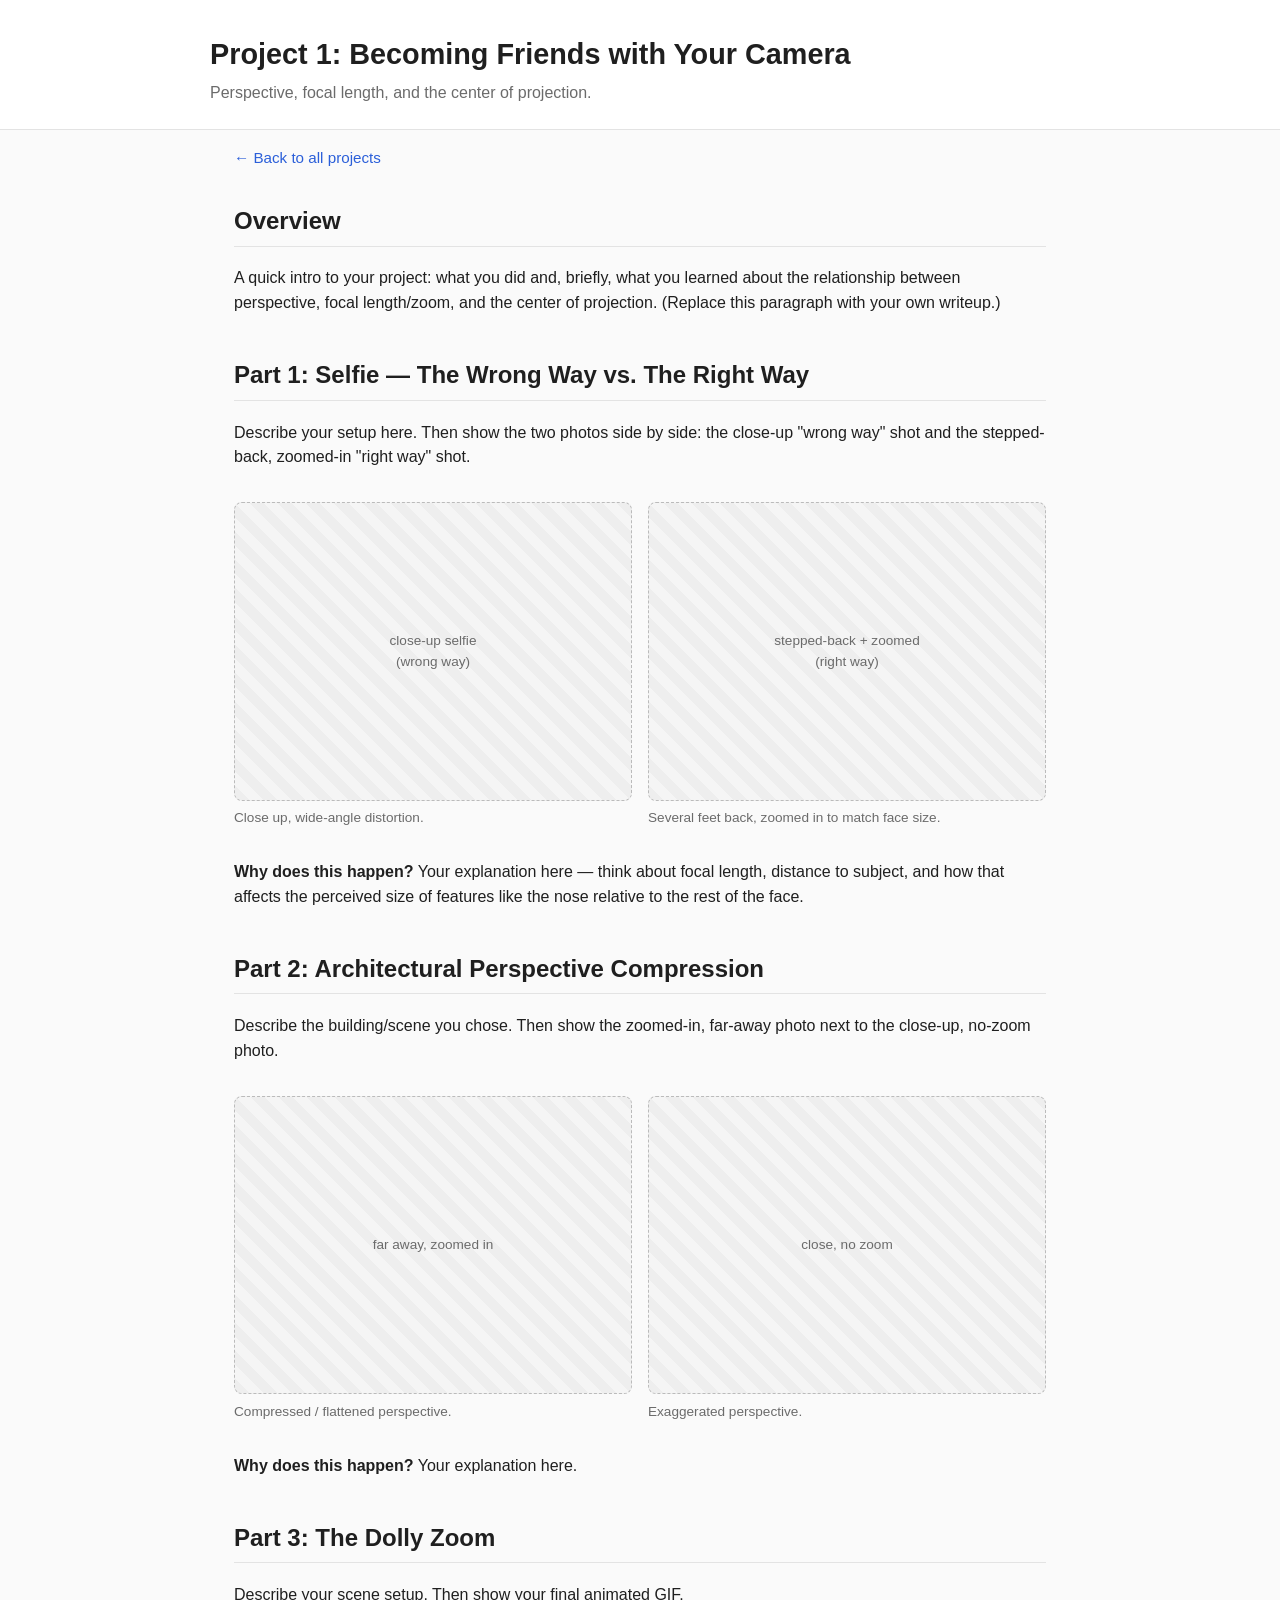
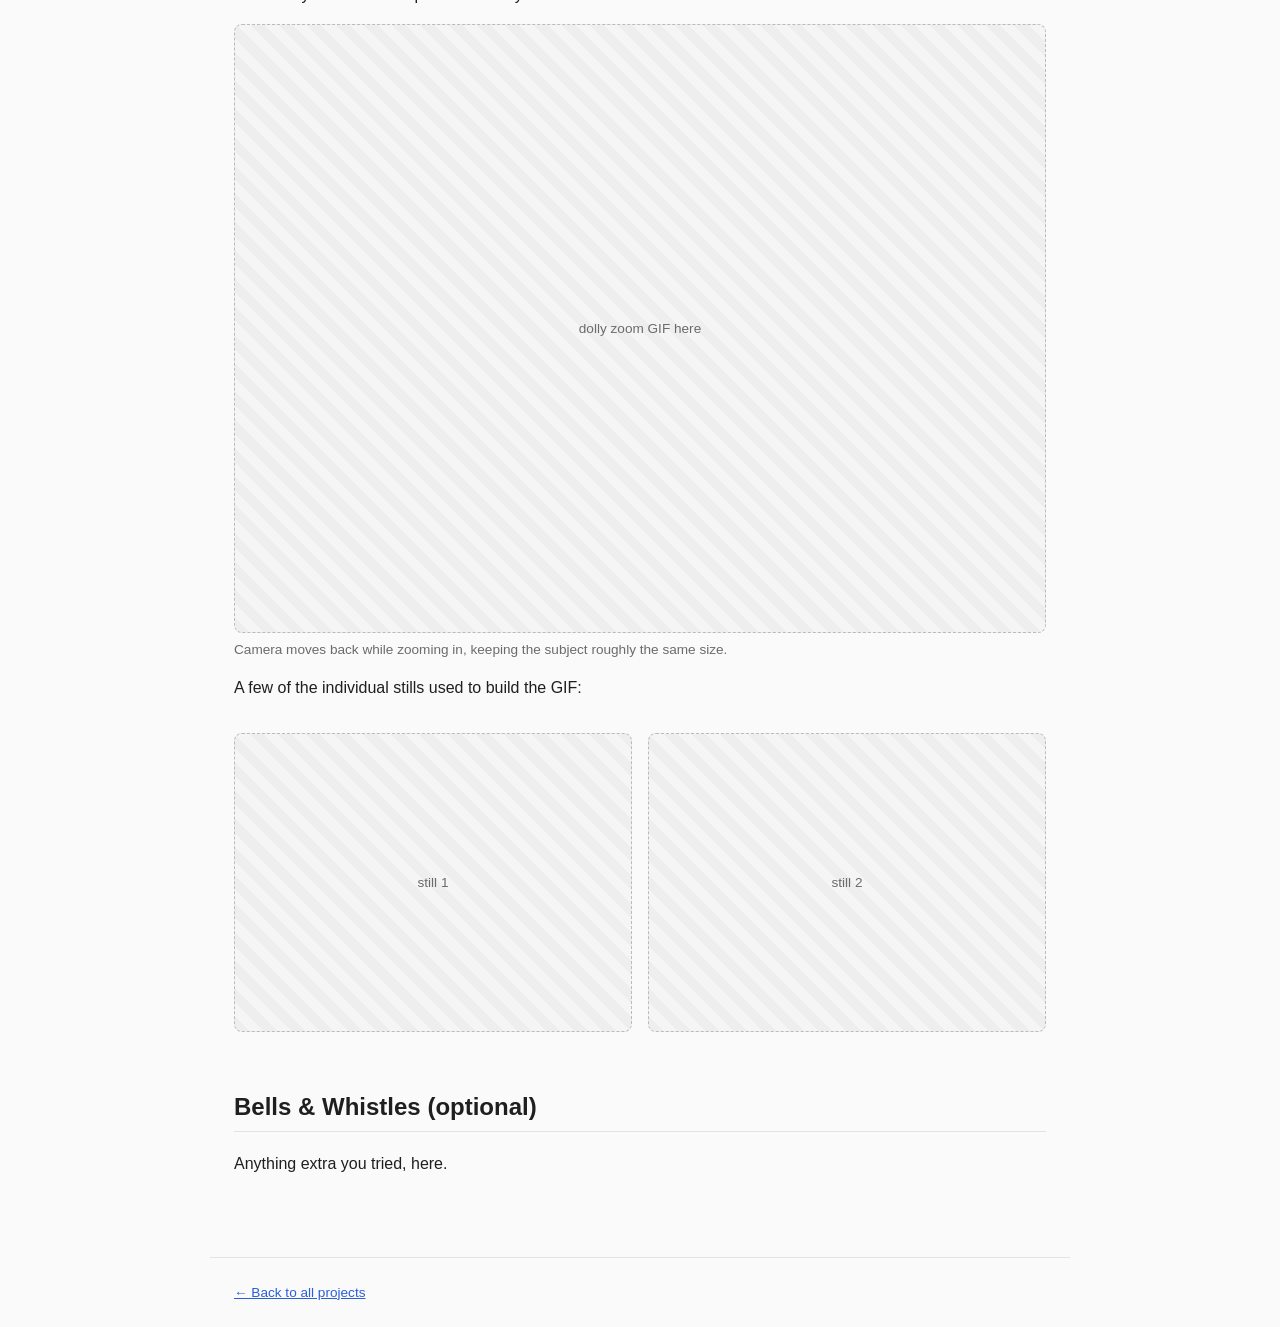
==== projects/01-camera/index.html @ fd3874be "Initial site: homepage + Project 1 (Becoming Friends with Your Camera)" ====
<!doctype html>
<html lang="en">
<head>
  <meta charset="UTF-8" />
  <meta name="viewport" content="width=device-width, initial-scale=1.0" />
  <title>Project 1: Becoming Friends with Your Camera</title>
  <link rel="stylesheet" href="../../style.css" />
</head>
<body>

  <header>
    <div class="wrap">
      <h1>Project 1: Becoming Friends with Your Camera</h1>
      <p>Perspective, focal length, and the center of projection.</p>
    </div>
  </header>

  <nav class="breadcrumb">
    <a href="../../index.html">&larr; Back to all projects</a>
  </nav>

  <main>

    <h2>Overview</h2>
    <p>
      A quick intro to your project: what you did and, briefly, what you learned
      about the relationship between perspective, focal length/zoom, and the
      center of projection. (Replace this paragraph with your own writeup.)
    </p>

    <h2>Part 1: Selfie — The Wrong Way vs. The Right Way</h2>
    <p>
      Describe your setup here. Then show the two photos side by side: the
      close-up "wrong way" shot and the stepped-back, zoomed-in "right way" shot.
    </p>

    <div class="photo-pair">
      <figure>
        <div class="placeholder">close-up selfie<br />(wrong way)</div>
        <!-- Replace the placeholder div above with:
        <img src="media/part1-close.jpg" alt="Close-up selfie" />
        -->
        <figcaption>Close up, wide-angle distortion.</figcaption>
      </figure>
      <figure>
        <div class="placeholder">stepped-back + zoomed<br />(right way)</div>
        <!-- Replace the placeholder div above with:
        <img src="media/part1-far.jpg" alt="Stepped back and zoomed in selfie" />
        -->
        <figcaption>Several feet back, zoomed in to match face size.</figcaption>
      </figure>
    </div>

    <p>
      <strong>Why does this happen?</strong> Your explanation here — think about
      focal length, distance to subject, and how that affects the perceived size
      of features like the nose relative to the rest of the face.
    </p>

    <h2>Part 2: Architectural Perspective Compression</h2>
    <p>
      Describe the building/scene you chose. Then show the zoomed-in, far-away
      photo next to the close-up, no-zoom photo.
    </p>

    <div class="photo-pair">
      <figure>
        <div class="placeholder">far away, zoomed in</div>
        <!-- <img src="media/part2-far.jpg" alt="Building photographed from far away, zoomed in" /> -->
        <figcaption>Compressed / flattened perspective.</figcaption>
      </figure>
      <figure>
        <div class="placeholder">close, no zoom</div>
        <!-- <img src="media/part2-close.jpg" alt="Building photographed up close, no zoom" /> -->
        <figcaption>Exaggerated perspective.</figcaption>
      </figure>
    </div>

    <p>
      <strong>Why does this happen?</strong> Your explanation here.
    </p>

    <h2>Part 3: The Dolly Zoom</h2>
    <p>
      Describe your scene setup. Then show your final animated GIF.
    </p>

    <figure>
      <div class="placeholder">dolly zoom GIF here</div>
      <!-- <img src="media/dolly-zoom.gif" alt="Dolly zoom animation" /> -->
      <figcaption>Camera moves back while zooming in, keeping the subject roughly the same size.</figcaption>
    </figure>

    <p>
      A few of the individual stills used to build the GIF:
    </p>

    <div class="photo-pair">
      <figure>
        <div class="placeholder">still 1</div>
      </figure>
      <figure>
        <div class="placeholder">still 2</div>
      </figure>
    </div>

    <h2>Bells &amp; Whistles (optional)</h2>
    <p>
      Anything extra you tried, here.
    </p>

  </main>

  <footer>
    <a href="../../index.html">&larr; Back to all projects</a>
  </footer>

</body>
</html>
---- style.css ----
/* ---------------------------------------------------
   Basic site-wide styles
   --------------------------------------------------- */

:root {
  --bg: #fafafa;
  --text: #1f1f1f;
  --muted: #6b6b6b;
  --accent: #2b5fd9;
  --border: #e3e3e3;
  --card-bg: #ffffff;
  --max-width: 860px;
}

* {
  box-sizing: border-box;
}

body {
  margin: 0;
  padding: 0;
  background: var(--bg);
  color: var(--text);
  font-family: -apple-system, BlinkMacSystemFont, "Segoe UI", Helvetica, Arial, sans-serif;
  line-height: 1.55;
}

header {
  border-bottom: 1px solid var(--border);
  background: var(--card-bg);
  padding: 2rem 1.5rem 1.5rem;
}

header .wrap {
  max-width: var(--max-width);
  margin: 0 auto;
}

header h1 {
  margin: 0 0 0.25rem;
  font-size: 1.8rem;
}

header p {
  margin: 0;
  color: var(--muted);
}

nav.breadcrumb {
  max-width: var(--max-width);
  margin: 1rem auto 0;
  padding: 0 1.5rem;
  font-size: 0.95rem;
}

nav.breadcrumb a {
  color: var(--accent);
  text-decoration: none;
}

nav.breadcrumb a:hover {
  text-decoration: underline;
}

main {
  max-width: var(--max-width);
  margin: 0 auto;
  padding: 2rem 1.5rem 4rem;
}

h2 {
  margin-top: 2.5rem;
  border-bottom: 1px solid var(--border);
  padding-bottom: 0.4rem;
}

h2:first-child {
  margin-top: 0;
}

a {
  color: var(--accent);
}

.project-grid {
  display: grid;
  grid-template-columns: repeat(auto-fill, minmax(220px, 1fr));
  gap: 1.25rem;
  margin-top: 1.5rem;
}

.project-card {
  display: block;
  background: var(--card-bg);
  border: 1px solid var(--border);
  border-radius: 10px;
  padding: 1.25rem;
  text-decoration: none;
  color: var(--text);
  transition: box-shadow 0.15s ease, transform 0.15s ease;
}

.project-card:hover {
  box-shadow: 0 4px 14px rgba(0, 0, 0, 0.08);
  transform: translateY(-2px);
}

.project-card h3 {
  margin: 0 0 0.4rem;
  font-size: 1.05rem;
  color: var(--accent);
}

.project-card p {
  margin: 0;
  font-size: 0.9rem;
  color: var(--muted);
}

.project-card .tag {
  display: inline-block;
  margin-top: 0.75rem;
  font-size: 0.75rem;
  color: var(--muted);
}

figure {
  margin: 1rem 0;
}

figure img {
  max-width: 100%;
  border-radius: 8px;
  border: 1px solid var(--border);
  display: block;
}

figcaption {
  font-size: 0.85rem;
  color: var(--muted);
  margin-top: 0.4rem;
}

.photo-pair {
  display: grid;
  grid-template-columns: 1fr 1fr;
  gap: 1rem;
}

@media (max-width: 600px) {
  .photo-pair {
    grid-template-columns: 1fr;
  }
}

.placeholder {
  display: flex;
  align-items: center;
  justify-content: center;
  aspect-ratio: 4 / 3;
  background: repeating-linear-gradient(
    45deg,
    #eee,
    #eee 10px,
    #f5f5f5 10px,
    #f5f5f5 20px
  );
  border: 1px dashed #bbb;
  border-radius: 8px;
  color: var(--muted);
  font-size: 0.85rem;
  text-align: center;
  padding: 1rem;
}

footer {
  max-width: var(--max-width);
  margin: 0 auto;
  padding: 1.5rem;
  color: var(--muted);
  font-size: 0.85rem;
  border-top: 1px solid var(--border);
}
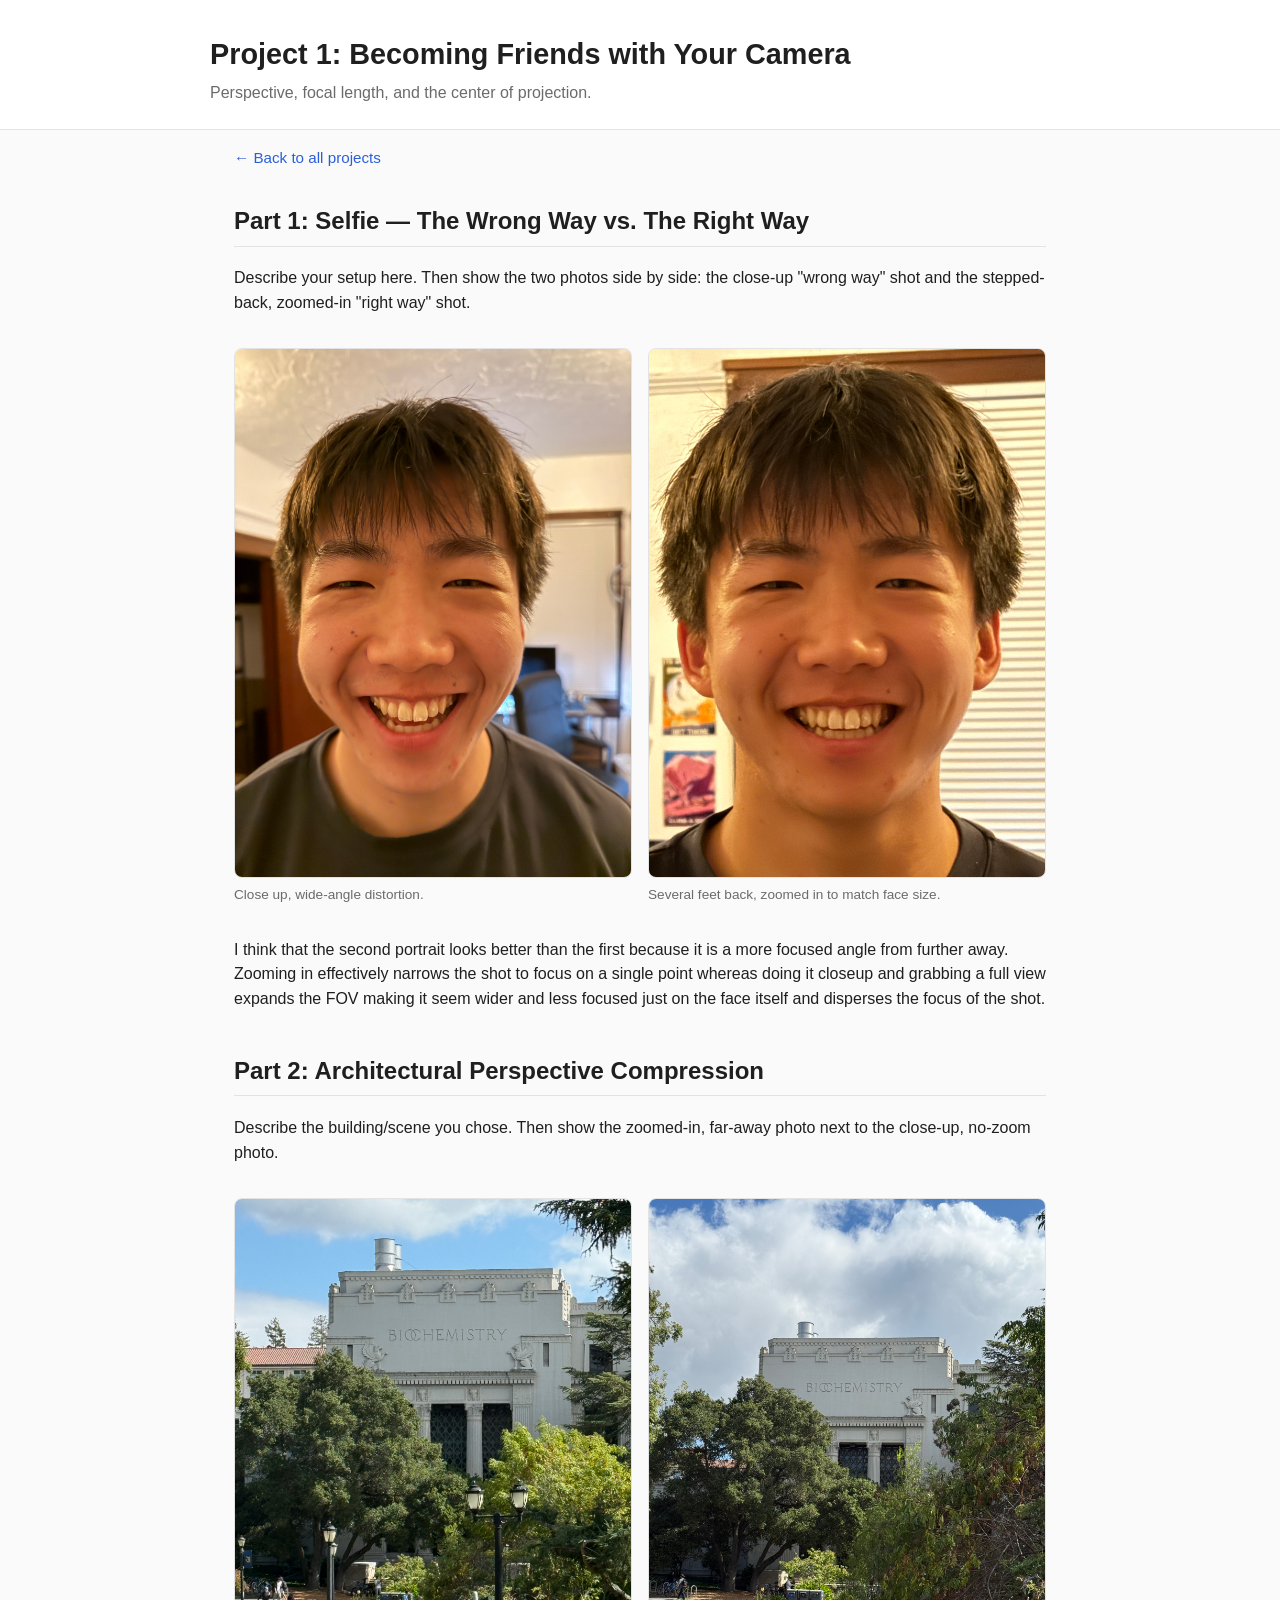
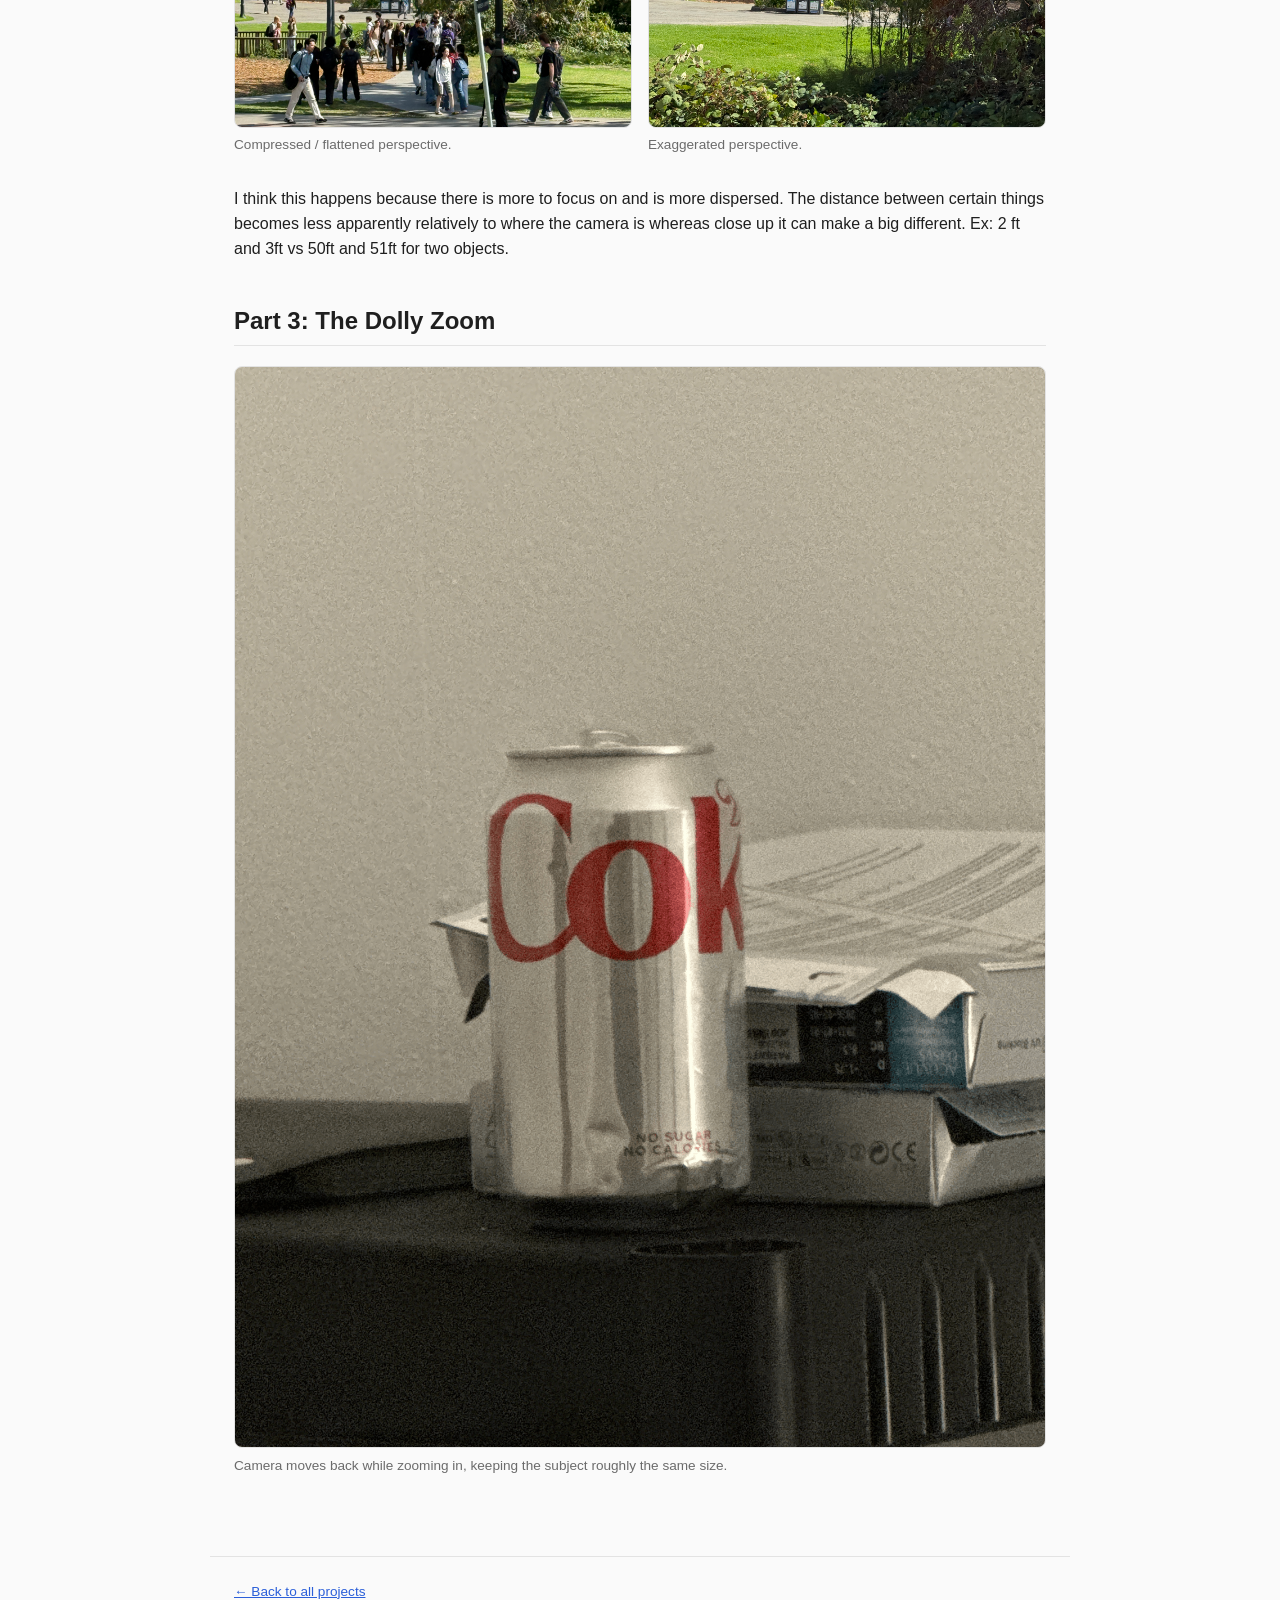
==== commit f84d8412: "finished project:" ====
--- a/projects/01-camera/index.html
+++ b/projects/01-camera/index.html
@@ -21,13 +21,6 @@
 
   <main>
 
-    <h2>Overview</h2>
-    <p>
-      A quick intro to your project: what you did and, briefly, what you learned
-      about the relationship between perspective, focal length/zoom, and the
-      center of projection. (Replace this paragraph with your own writeup.)
-    </p>
-
     <h2>Part 1: Selfie — The Wrong Way vs. The Right Way</h2>
     <p>
       Describe your setup here. Then show the two photos side by side: the
@@ -36,25 +29,18 @@
 
     <div class="photo-pair">
       <figure>
-        <div class="placeholder">close-up selfie<br />(wrong way)</div>
-        <!-- Replace the placeholder div above with:
-        <img src="media/part1-close.jpg" alt="Close-up selfie" />
-        -->
+        <img src="media/person_close.JPG" alt="Close-up selfie taken from arm's length" />
         <figcaption>Close up, wide-angle distortion.</figcaption>
       </figure>
       <figure>
-        <div class="placeholder">stepped-back + zoomed<br />(right way)</div>
-        <!-- Replace the placeholder div above with:
-        <img src="media/part1-far.jpg" alt="Stepped back and zoomed in selfie" />
-        -->
+        <img src="media/person_far.JPG" alt="Selfie taken from several feet back and zoomed in" />
         <figcaption>Several feet back, zoomed in to match face size.</figcaption>
       </figure>
     </div>
 
     <p>
-      <strong>Why does this happen?</strong> Your explanation here — think about
-      focal length, distance to subject, and how that affects the perceived size
-      of features like the nose relative to the rest of the face.
+      I think that the second portrait looks better than the first because it is a more focused angle from further away. Zooming in effectively narrows the shot to focus on a single point whereas
+      doing it closeup and grabbing a full view expands the FOV making it seem wider and less focused just on the face itself and disperses the focus of the shot.
     </p>
 
     <h2>Part 2: Architectural Perspective Compression</h2>
@@ -65,49 +51,26 @@
 
     <div class="photo-pair">
       <figure>
-        <div class="placeholder">far away, zoomed in</div>
-        <!-- <img src="media/part2-far.jpg" alt="Building photographed from far away, zoomed in" /> -->
+        <img src="media/building_far.jpg" alt="Biochemistry building photographed from far away, zoomed in" />
         <figcaption>Compressed / flattened perspective.</figcaption>
       </figure>
       <figure>
-        <div class="placeholder">close, no zoom</div>
-        <!-- <img src="media/part2-close.jpg" alt="Building photographed up close, no zoom" /> -->
+        <img src="media/building_close.JPG" alt="Biochemistry building photographed from up close, no zoom" />
         <figcaption>Exaggerated perspective.</figcaption>
       </figure>
     </div>
 
     <p>
-      <strong>Why does this happen?</strong> Your explanation here.
+      I think this happens because there is more to focus on and is more dispersed. The distance between certain things
+      becomes less apparently relatively to where the camera is whereas close up it can make a big different. Ex: 2 ft and 3ft vs 50ft and 51ft for two objects.
     </p>
 
     <h2>Part 3: The Dolly Zoom</h2>
-    <p>
-      Describe your scene setup. Then show your final animated GIF.
-    </p>
 
     <figure>
-      <div class="placeholder">dolly zoom GIF here</div>
-      <!-- <img src="media/dolly-zoom.gif" alt="Dolly zoom animation" /> -->
+      <img src="media/dolly.gif" alt="Dolly zoom animation" />
       <figcaption>Camera moves back while zooming in, keeping the subject roughly the same size.</figcaption>
     </figure>
-
-    <p>
-      A few of the individual stills used to build the GIF:
-    </p>
-
-    <div class="photo-pair">
-      <figure>
-        <div class="placeholder">still 1</div>
-      </figure>
-      <figure>
-        <div class="placeholder">still 2</div>
-      </figure>
-    </div>
-
-    <h2>Bells &amp; Whistles (optional)</h2>
-    <p>
-      Anything extra you tried, here.
-    </p>
 
   </main>
 
